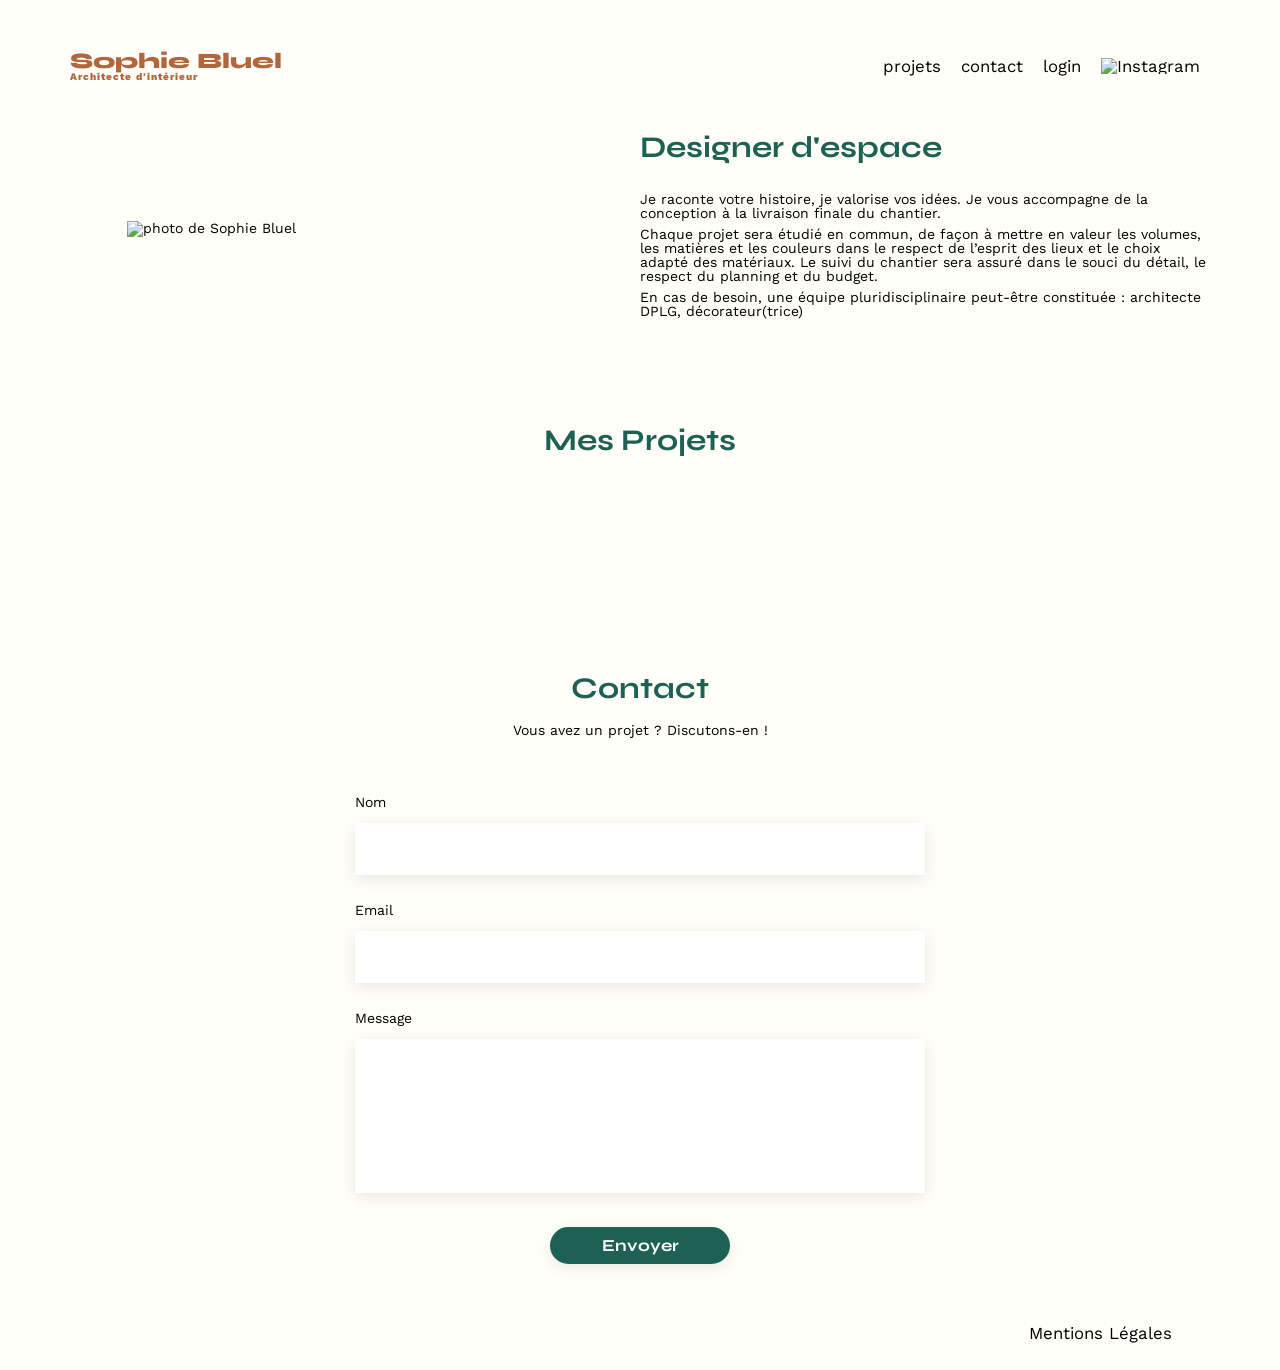
==== FrontEnd/index.html @ 1dffcd3c "Ajout etape 8 , ajouter un nouveau projet" ====
<!doctype html>
<html lang="fr">
  <head>
    <meta charset="UTF-8" />
    <title>Sophie Bluel - Architecte d'intérieur</title>
    <meta name="viewport" content="width=device-width, initial-scale=1.0" />
    <link rel="preconnect" href="https://fonts.googleapis.com" />
    <link rel="preconnect" href="https://fonts.gstatic.com" crossorigin />
    <link
      href="https://fonts.googleapis.com/css2?family=Syne:wght@700;800&family=Work+Sans&display=swap"
      rel="stylesheet"
    />
    <meta
      name="description"
      content="Portfolio de Sophie Bluel, architecte d’intérieur"
    />
    <link rel="stylesheet" href="./assets/style.css" />
    <link
      rel="stylesheet"
      href="https://cdnjs.cloudflare.com/ajax/libs/font-awesome/6.5.1/css/all.min.css"
    />
    <script src="script.js" defer></script>
  </head>
  <body>
    <header id="header-index">
      <!-- <section id="bandeaunoir">
        <!- <p><i class="fa-solid fa-pen-to-square"></i></p>
        <p>Mode édition</p> -->
      <!-- </section> -> -->

      <section id="titre">
        <h1>Sophie Bluel <span>Architecte d'intérieur</span></h1>
        <nav>
          <ul>
            <!-- je connecte a mes projets :  -->
            <li><a href="#portfolio">projets</a></li>
            <li><a href="#contact">contact</a></li>
            <!-- je connecte ma page login :  -->
            <li><a href="./login.html" id="logbold">login</a></li>
            <li>
              <a href="https://instagram.com" target="_blank"
                ><img src="./assets/icons/instagram.png" alt="Instagram"
              /></a>
            </li>
          </ul>
        </nav>
      </section>
    </header>
    <main>
      <section id="introduction">
        <figure>
          <img
            src="./assets/images/sophie-bluel.png"
            alt="photo de Sophie Bluel"
          />
        </figure>
        <article>
          <h2>Designer d'espace</h2>
          <p>
            Je raconte votre histoire, je valorise vos idées. Je vous accompagne
            de la conception à la livraison finale du chantier.
          </p>
          <p>
            Chaque projet sera étudié en commun, de façon à mettre en valeur les
            volumes, les matières et les couleurs dans le respect de l’esprit
            des lieux et le choix adapté des matériaux. Le suivi du chantier
            sera assuré dans le souci du détail, le respect du planning et du
            budget.
          </p>
          <p>
            En cas de besoin, une équipe pluridisciplinaire peut-être constituée
            : architecte DPLG, décorateur(trice)
          </p>
        </article>
      </section>
      <section id="portfolio">
        <h2>Mes Projets</h2>

        <!-- MODALE  -->

        <!-- <a href="#modale1" class="js-modal">Modifier la modale</a> -->
        <aside
          id="modale1"
          class="modal"
          aria-hidden="true"
          role="dialog"
          aria-labelledby="titremodale"
          style="display: none"
        >
          <div class="modal-wrapper js-modal-stop">
            <!-- Bouton fermer -->
            <button
              class="js-modal-close modal-trigger"
              aria-label="Fermer la fenêtre"
            >
              X
            </button>

            <!-- SECTION GALERIE -->
            <section id="modal-gallery">
              <h3 id="titremodale" class="titremodale">Galerie photo</h3>
              <div class="modal-gallery"></div>
              <div class="trait"></div>
              <button id="ajouterPhoto">Ajouter une photo</button>
            </section>

            <!-- SECTION AJOUT PHOTO -->
            <section id="modalajoutphoto" style="display: none">
              <i
                class="fa-solid fa-arrow-left"
                id="retourgalerie"
                aria-label="Retour à la galerie"
              ></i>
              <!-- <button class="js-modal-close modal-trigger">X</button> -->
              <h3 class="titremodale">Ajout Photo</h3>

              <div id="upload-zone">
                <i class="fa-regular fa-image"></i>
                <button id="btn-add-photo">+ Ajouter photo</button>
                <p>jpg, png : 4mo max</p>
              </div>

              <input
                type="file"
                id="image"
                accept="image/*"
                style="display: none"
              />
              <img
                id="preview"
                style="
                  display: none;
                  width: 100%;
                  height: 100%;
                  object-fit: cover;
                  border-radius: 10px;
                "
              />

              <form action="#">
                <label for="titre-photo">Titre</label>
                <input type="text" id="titre-photo" />
                <label for="categorie">Catégorie</label>
                <select id="categorie">
                  <option value="Hotels & restaurants">
                    Hotels & restaurants
                  </option>
                  <option value="Objets">Objets</option>
                  <option value="Appartements">Appartements</option>
                </select>
              </form>

              <div class="trait"></div>
              <button id="btn-valider">Valider</button>
              <p id="form-error" style="color: red; display: none">
                Veuillez remplir tous les champs.
              </p>
            </section>
          </div>
        </aside>

        <div class="buttons">
          <!-- <button id="tous">Tous</button>
          <button id="objets">Objets</button>
          <button id="appartements">Appartements</button>
          <button id="hotelsrest">Hotels & restaurants</button> -->
        </div>
        <div class="gallery">
          <!-- <figure>
            <img src="assets/images/abajour-tahina.png" alt="Abajour Tahina" />
            <figcaption>Abajour Tahina</figcaption>
          </figure>
          <figure>
            <img
              src="assets/images/appartement-paris-v.png"
              alt="Appartement Paris V"
            />
            <figcaption>Appartement Paris V</figcaption>
          </figure>
          <figure>
            <img
              src="assets/images/restaurant-sushisen-londres.png"
              alt="Restaurant Sushisen - Londres"
            />
            <figcaption>Restaurant Sushisen - Londres</figcaption>
          </figure>
          <figure>
            <img
              src="assets/images/la-balisiere.png"
              alt="Villa “La Balisiere” - Port Louis"
            />
            <figcaption>Villa “La Balisiere” - Port Louis</figcaption>
          </figure>
          <figure>
            <img
              src="assets/images/structures-thermopolis.png"
              alt="Structures Thermopolis"
            />
            <figcaption>Structures Thermopolis</figcaption>
          </figure>
          <figure>
            <img
              src="assets/images/appartement-paris-x.png"
              alt="Appartement Paris X"
            />
            <figcaption>Appartement Paris X</figcaption>
          </figure>
          <figure>
            <img
              src="assets/images/le-coteau-cassis.png"
              alt="Pavillon “Le coteau” - Cassis"
            />
            <figcaption>Pavillon “Le coteau” - Cassis</figcaption>
          </figure>
          <figure>
            <img
              src="assets/images/villa-ferneze.png"
              alt="Villa Ferneze - Isola d’Elba"
            />
            <figcaption>Villa Ferneze - Isola d’Elba</figcaption>
          </figure>
          <figure>
            <img
              src="assets/images/appartement-paris-xviii.png"
              alt="Appartement Paris XVIII"
            />
            <figcaption>Appartement Paris XVIII</figcaption>
          </figure>
          <figure>
            <img
              src="assets/images/bar-lullaby-paris.png"
              alt="Bar “Lullaby” - Paris"
            />
            <figcaption>Bar “Lullaby” - Paris</figcaption>
          </figure>
          <figure>
            <img
              src="assets/images/hotel-first-arte-new-delhi.png"
              alt="Hotel First Arte - New Delhi"
            />
            <figcaption>Hotel First Arte - New Delhi</figcaption>
          </figure> -->
        </div>
      </section>
      <section id="contact">
        <h2>Contact</h2>
        <p>Vous avez un projet ? Discutons-en !</p>
        <form action="#" method="post">
          <label for="name">Nom</label>
          <input type="text" name="name" id="name" />
          <label for="email">Email</label>
          <input type="email" name="email" id="email" />
          <label for="message">Message</label>
          <textarea name="message" id="message" cols="30" rows="10"></textarea>
          <input type="submit" value="Envoyer" />
        </form>
      </section>
    </main>

    <footer>
      <nav>
        <ul>
          <li>Mentions Légales</li>
        </ul>
      </nav>
    </footer>
  </body>
</html>
---- FrontEnd/assets/style.css ----
/* http://meyerweb.com/eric/tools/css/reset/
   v2.0 | 20110126
   License: none (public domain)
*/

html, body, div, span, applet, object, iframe,
h1, h2, h3, h4, h5, h6, p, blockquote, pre,
a, abbr, acronym, address, big, cite, code,
del, dfn, em, img, ins, kbd, q, s, samp,
small, strike, strong, sub, sup, tt, var,
b, u, i, center,
dl, dt, dd, ol, ul, li,
fieldset, form, label, legend,
table, caption, tbody, tfoot, thead, tr, th, td,
article, aside, canvas, details, embed,
figure, figcaption, footer, header, hgroup,
menu, nav, output, ruby, section, summary,
time, mark, audio, video {
	margin: 0;
	padding: 0;
	border: 0;
	font-size: 100%;
	/* pour dire que l'elément à la meme police que son parent :  */
	font: inherit;
	/* pour que l'élement s’aligne correctement avec le texte :  */
	vertical-align: baseline;
}
/* HTML5 display-role reset for older browsers */
article, aside, details, figcaption, figure,
footer, header, hgroup, menu, nav, section {
	display: block;
}
body {
	/* un espacement neutre entre les lignes, 1.5 pour augmenter l'espace  */
	line-height: 1;
	background-color: #FFFEF8;
}
ol, ul, a {
	list-style: none;
	color: black;
	text-decoration: none;
}
/* Supprime les guillemets automatiques.  */
blockquote, q {
	quotes: none;
}

/* Supprime tout contenu ajouté automatiquement autour des citations. */

blockquote:before, blockquote:after,
q:before, q:after {
	content: '';
	content: none;
}

/* Supprime les espaces et fusionne les bordures dans les tableaux. */
table {
	border-collapse: collapse;
	border-spacing: 0;
}
/** end reset css**/
body {
	max-width: 1140px;
	margin:auto;
	font-family: 'Work Sans' ;
	font-size: 14px;
}
header {
	display: flex;
	justify-content: space-between;
	margin: 50px 0;
}

/* seulement le header de index.html  */
#header-index{
display: block;
}

section {
	margin: 50px 0;
}
#portfolio{
	margin: 100px 0;
}

h1{
	display: flex;
	flex-direction: column;
	font-family: 'Syne';
	font-size: 22px;
	font-weight: 800;
	color: #B1663C
}
/* cible seulement les <span> qui sont directement à l’intérieur d’un <h1>. Le > signifie enfant direct.
 */
h1 > span {
	font-family: 'Work Sans';
	font-size:10px;
	/* espace entre les lettres  */
	letter-spacing: 0.1em;
}

h2{
	font-family: 'Syne';
	font-weight: 700;
	font-size: 30px;
	color: #1D6154
}
nav ul {
	display: flex;
	align-items: center;
	/* list-style-type: none; doublon  */
}
nav li {
	padding: 0 10px;
	font-size: 1.2em;
}

li a:hover {
	color: #B1663C;
}
#introduction {
	display: flex;
	align-items: center;
}
#introduction figure {
	flex: 1;
	/* flex: 1 : indique que cet élément doit prendre tout l’espace disponible dans son conteneur flex. */
}
#introduction img {
/* Par défaut, les <img> sont des éléments inline (comme <span>).
display: block transforme l’image en élément bloc, ce qui permet :
de gérer facilement la largeur (width) */
	display: block;
	margin: auto;
	width: 80%;
}

#introduction article {
	flex: 1
}
#introduction h2 {
	margin-bottom: 1em;
}

#introduction p {
	margin-bottom: 0.5em;
}

/* Ajout css bouttons :  */

#portfolio .buttons{
	display: flex;
	justify-content: center;
	gap: 10px;
	height: 38px;
	padding: 40px 0;
}
#portfolio .buttons #tous{
	background-color: #1D6154;
	color: white;
}

#portfolio .buttons button{
	cursor: pointer;
	font-family: 'Syne';
	font-weight: 700;
	color: #1D6154;
	background-color: white;
	border: 2px solid #1D6154;
	text-align: center;
	border-radius: 60px ;
	padding: 10px;
}


#portfolio h2 {
	text-align: center;
	/* margin-bottom: 1em; */
}
.gallery {
	width: 100%;
	display: grid;
	grid-template-columns: 1fr 1fr 1fr;
	grid-column-gap: 20px;
	grid-row-gap: 20px;
}

.gallery img {
	width: 100%;

}
#contact{
	width: 50%;
	margin: auto;
}

#contact,
#login > * {
	/* tous les enfants directs de l’élément avec id="login" auront le texte centré. */
	text-align: center;
}
#contact h2{
	margin-bottom: 20px;
}
form {
	text-align: left;
	margin-top:30px;
	display: flex;
	flex-direction: column;
}

/* CSS LOGIN */
#login{
	padding-top: 100px;
	width: 379px;
	margin: auto;
	height: 1024px;
}
#loginsection h2{
	display: flex;
	justify-content: center;
}

/* INPUT  */
input,
select {
	height: 50px;
	font-size: 1.2em;
	border: none;
	box-shadow: 0px 4px 14px rgba(0, 0, 0, 0.09);
	}
label {
	margin: 2em 0 1em 0;
	display: flex;
	justify-content: flex-start;
}
#contact textarea {
	border: none;
	box-shadow: 0px 4px 14px rgba(0, 0, 0, 0.09);
 	resize: none;
	/* pour eviter dagrandir la zone  */
}

input[type="submit"],
button[type="submit"],
#ajouterPhoto,
#btn-valider{
	font-family: 'Syne';
	font-weight: 700;
	color: white;
	background-color: #1D6154;
	margin : 2em auto ;
	width: 180px;
	height: 37px;
	text-align: center;
	border-radius: 60px ;
	border: 2px solid #1D6154;
	cursor: pointer;
}

/* FOOTER  */
footer nav ul {
	display: flex;
	justify-content: flex-end;
	margin: 2em
}

/* Ajout message d'erreur sur login.html:  */
.error-message {
  color: red;
  margin-top: 20px;
  font-weight: bold;
}

#forgot{
	text-decoration: underline;
}

/* Style mode édition :  */

#titre{
	display: flex;
	justify-content: space-between;
	align-items: center;
}
#bandeaunoir{
	display: flex;
	justify-content: center;
	align-items: center;
	gap: 5px;
	background-color: black;
	color: white;
	height: 59px;
	position: fixed;
    top: 0;
    left: 0;
    width: 100%; 
    margin: 0;
}
/* class ajoutée via js pour espacer bandeau et titre  */
.bandeau{
	margin-top: 100px;
}

#modifier{
	/* style via JS  */
	display: flex;
	gap: 5px;
}

/* /* MODALE partie 1 * */

.modal{
	display: flex;
  	justify-content: center;
  	align-items: center;
	position: fixed;
	top : 0;
	/* left: 0;  */
	width: 100%;
	height: 100%;
	background: rgb(0, 0, 0, 0.8);
}

.modal-wrapper{
	position: absolute;
	/* display: flex;
	flex-direction: column;
	margin: 0; */
	background-color: #fff;
	width: 600px;
	height: 600px;
	/* max-width: calc(100vw-20px);
	max-height: calc(100vh-20px); */
	padding: 20px;
	overflow: auto;
	/* BARRE POUR DESCENDRE  */
	border-radius: 10px;

}
/* croix pour fermer  */
.js-modal-close{
	border: none;
	font-size: 18px;
	position: absolute;
	top: 10px;
	right: 10px;
	background-color: #fff;
	cursor: pointer;
}
.titremodale{
  text-align: center;
  width: 100%;
  font-size: 1.5em;
}

/* Icône poubelle OK */
.trash-icon {
	position: absolute;
	top: 5px;
	right: 5px;
	background-color: black;
	color: white;
	padding: 3px;
	font-size: 11px;
	border-radius: 2px;
	cursor: pointer;
}
.modal-gallery {
  display: flex;
  flex-wrap: wrap;
  gap: 15px;
  padding: 20px 75px;
}

/* photos modal OK  */
.modal-gallery figure {
  width: 76.86px;
  height: 102.57px;
  position: relative; /* indispensable pour place la bin */
  overflow: hidden;
  margin: 0;
}

.modal-gallery img {
   width: 76.86px;
  height: 102.57px;
  object-fit: cover;
}

/* le trait : */
.trait {
    height: 1px;
    width: 75%;
    margin: 30px auto; 
    background-color: #B3B3B3;
}
/* Centrer le bouton Ajouter une photo */
#ajouterPhoto,
#btn-valider{
  display: block; 
}

/* Modale partie 2 */

#modalajoutphoto{
	margin: 0;
}
#modalajoutphoto h3{
margin: 30px auto;
}

#retourgalerie{
	border: none;
	font-size: 18px;
	position: absolute;
	top: 10px;
	left: 10px;
	background-color: #fff;
	cursor: pointer;
}

#upload-zone{
	display: flex;
	flex-direction: column;
	align-items: center;
	background-color: #E8F1F6;
	width: 71%;
	height: 169px;
	margin: 0 auto;
	padding: 14px;
}

#btn-add-photo{
	font-family: 'Syne';
	font-weight: 700;
	color: #306685;
	background-color: #CBD6DC;
	margin : 2em auto ;
	width: 180px;
	height: 37px;
	text-align: center;
	border-radius: 60px ;
	border: 2px solid #CBD6DC;
	cursor: pointer;
}
.fa-image{
	color: #B9C5CC;
	font-size: 76px;
}

#modalajoutphoto form{
	width: 75%;
	margin: 0 auto;
}

/* #btn-valider:disabled {
  background-color: #A7A7A7;
  cursor: not-allowed;
} */
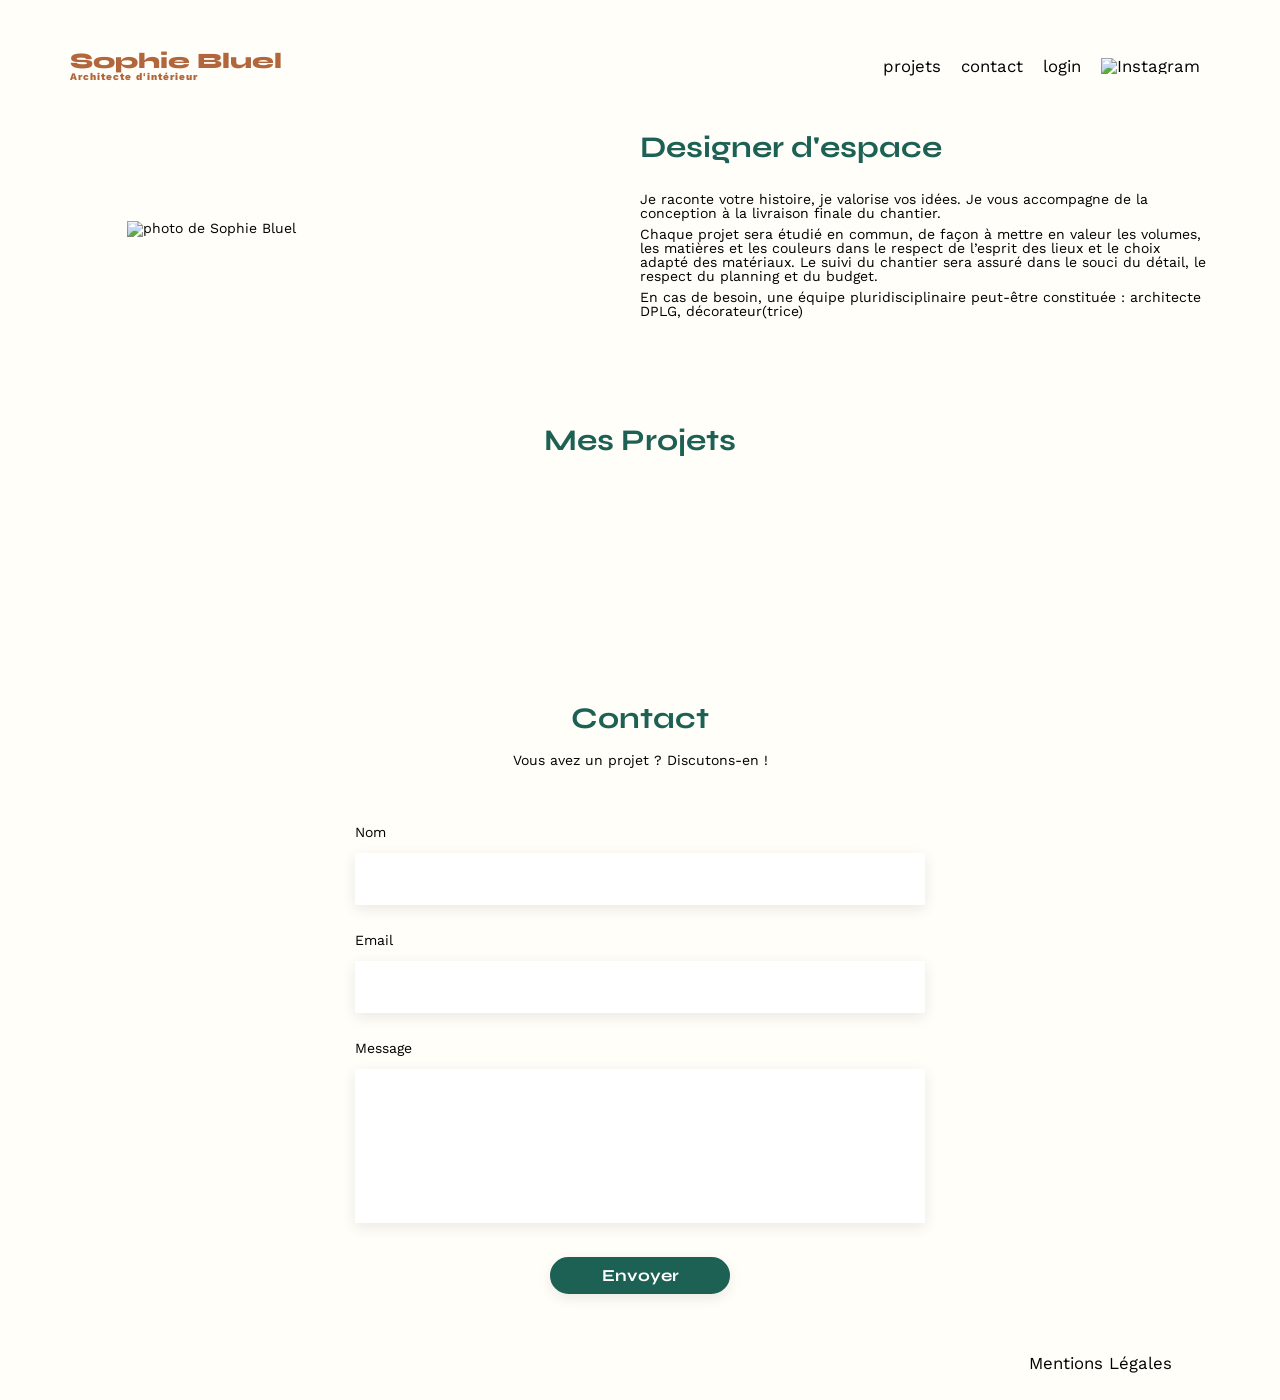
==== commit 1d2a384d: "Ajout responsive format mobile" ====
--- a/FrontEnd/index.html
+++ b/FrontEnd/index.html
@@ -47,7 +47,7 @@
       </section>
     </header>
     <main>
-      <section id="introduction">
+      <div id="introduction">
         <figure>
           <img
             src="./assets/images/sophie-bluel.png"
@@ -72,7 +72,7 @@
             : architecte DPLG, décorateur(trice)
           </p>
         </article>
-      </section>
+      </div>
       <section id="portfolio">
         <h2>Mes Projets</h2>
 
@@ -83,18 +83,12 @@
           id="modale1"
           class="modal"
           aria-hidden="true"
-          role="dialog"
           aria-labelledby="titremodale"
           style="display: none"
         >
           <div class="modal-wrapper js-modal-stop">
             <!-- Bouton fermer -->
-            <button
-              class="js-modal-close modal-trigger"
-              aria-label="Fermer la fenêtre"
-            >
-              X
-            </button>
+            <button class="js-modal-close modal-trigger">X</button>
 
             <!-- SECTION GALERIE -->
             <section id="modal-gallery">
@@ -106,11 +100,7 @@
 
             <!-- SECTION AJOUT PHOTO -->
             <section id="modalajoutphoto" style="display: none">
-              <i
-                class="fa-solid fa-arrow-left"
-                id="retourgalerie"
-                aria-label="Retour à la galerie"
-              ></i>
+              <i class="fa-solid fa-arrow-left" id="retourgalerie"></i>
               <!-- <button class="js-modal-close modal-trigger">X</button> -->
               <h3 class="titremodale">Ajout Photo</h3>
 
@@ -118,43 +108,39 @@
                 <i class="fa-regular fa-image"></i>
                 <button id="btn-add-photo">+ Ajouter photo</button>
                 <p>jpg, png : 4mo max</p>
+
+                <input
+                  type="file"
+                  id="image"
+                  accept="image/*"
+                  style="display: none"
+                />
+                <img
+                  id="preview"
+                  src="[data-uri]"
+                  alt=""
+                  style="display: none"
+                />
               </div>
-
-              <input
-                type="file"
-                id="image"
-                accept="image/*"
-                style="display: none"
-              />
-              <img
-                id="preview"
-                style="
-                  display: none;
-                  width: 100%;
-                  height: 100%;
-                  object-fit: cover;
-                  border-radius: 10px;
-                "
-              />
 
               <form action="#">
                 <label for="titre-photo">Titre</label>
                 <input type="text" id="titre-photo" />
                 <label for="categorie">Catégorie</label>
                 <select id="categorie">
-                  <option value="Hotels & restaurants">
+                  <!-- <option value="Hotels & restaurants">
                     Hotels & restaurants
                   </option>
                   <option value="Objets">Objets</option>
-                  <option value="Appartements">Appartements</option>
+                  <option value="Appartements">Appartements</option> -->
                 </select>
               </form>
 
               <div class="trait"></div>
-              <button id="btn-valider">Valider</button>
               <p id="form-error" style="color: red; display: none">
                 Veuillez remplir tous les champs.
               </p>
+              <button id="btn-valider">Valider</button>
             </section>
           </div>
         </aside>
@@ -247,9 +233,9 @@
         <p>Vous avez un projet ? Discutons-en !</p>
         <form action="#" method="post">
           <label for="name">Nom</label>
-          <input type="text" name="name" id="name" />
+          <input type="text" name="name" id="name" autocomplete="on" />
           <label for="email">Email</label>
-          <input type="email" name="email" id="email" />
+          <input type="email" name="email" id="email" autocomplete="on" />
           <label for="message">Message</label>
           <textarea name="message" id="message" cols="30" rows="10"></textarea>
           <input type="submit" value="Envoyer" />
--- a/FrontEnd/assets/style.css
+++ b/FrontEnd/assets/style.css
@@ -15,7 +15,7 @@
 article, aside, canvas, details, embed,
 figure, figcaption, footer, header, hgroup,
 menu, nav, output, ruby, section, summary,
-time, mark, audio, video {
+time, mark, audio, video, option, select{
 	margin: 0;
 	padding: 0;
 	border: 0;
@@ -151,6 +151,7 @@
 
 #portfolio .buttons{
 	display: flex;
+	flex-wrap: wrap;
 	justify-content: center;
 	gap: 10px;
 	height: 38px;
@@ -184,11 +185,12 @@
 	grid-template-columns: 1fr 1fr 1fr;
 	grid-column-gap: 20px;
 	grid-row-gap: 20px;
+	margin-top: 30px;
 }
 
 .gallery img {
 	width: 100%;
-
+height: 457px;
 }
 #contact{
 	width: 50%;
@@ -244,8 +246,7 @@
 
 input[type="submit"],
 button[type="submit"],
-#ajouterPhoto,
-#btn-valider{
+#ajouterPhoto{
 	font-family: 'Syne';
 	font-weight: 700;
 	color: white;
@@ -281,6 +282,7 @@
 
 #titre{
 	display: flex;
+	flex-wrap: wrap;
 	justify-content: space-between;
 	align-items: center;
 }
@@ -311,34 +313,32 @@
 
 /* /* MODALE partie 1 * */
 
-.modal{
-	display: flex;
-  	justify-content: center;
-  	align-items: center;
-	position: fixed;
-	top : 0;
-	/* left: 0;  */
-	width: 100%;
-	height: 100%;
-	background: rgb(0, 0, 0, 0.8);
-}
-
-.modal-wrapper{
-	position: absolute;
-	/* display: flex;
-	flex-direction: column;
-	margin: 0; */
-	background-color: #fff;
-	width: 600px;
-	height: 600px;
-	/* max-width: calc(100vw-20px);
-	max-height: calc(100vh-20px); */
-	padding: 20px;
-	overflow: auto;
-	/* BARRE POUR DESCENDRE  */
-	border-radius: 10px;
-
-}
+.modal {
+  display: flex;
+  justify-content: center;        
+  align-items: center;            
+  position: fixed;
+  top: 0;
+  left: 0;                        /* nécessaire pour couvrir tout l'écran */
+  width: 100vw;                    /* toute la largeur de l'écran */
+  height: 100vh;                   /* toute la hauteur de l'écran */
+  background: rgba(0, 0, 0, 0.8); 
+  z-index: 1000;                   /* au-dessus du reste */
+}
+
+.modal-wrapper {
+  position: relative;              /* pour bouton X */
+  background-color: #fff;
+  width: 635px;                    
+  height: 670px;                   
+  max-width: calc(100vw - 40px);    /* ne dépasse pas l'écran (padding 20px de chaque côté) */
+  max-height: calc(100vh - 40px);   /* ne dépasse pas l'écran */                    */
+  overflow-y: auto;
+overflow-x: hidden;              /* scroll si contenu trop grand  BARRE POUR DESCENDRE*/
+  border-radius: 10px 10px;              
+  box-sizing: border-box;           /* padding inclus dans width/height */
+}
+
 /* croix pour fermer  */
 .js-modal-close{
 	border: none;
@@ -354,7 +354,6 @@
   width: 100%;
   font-size: 1.5em;
 }
-
 /* Icône poubelle OK */
 .trash-icon {
 	position: absolute;
@@ -371,14 +370,16 @@
   display: flex;
   flex-wrap: wrap;
   gap: 15px;
-  padding: 20px 75px;
+  padding: 40px 100px;
+  padding-bottom: 0;
+  width: 78%;
 }
 
 /* photos modal OK  */
 .modal-gallery figure {
   width: 76.86px;
   height: 102.57px;
-  position: relative; /* indispensable pour place la bin */
+  position: relative; /*  pour  la poubelle */
   overflow: hidden;
   margin: 0;
 }
@@ -430,6 +431,7 @@
 	height: 169px;
 	margin: 0 auto;
 	padding: 14px;
+	position: relative;
 }
 
 #btn-add-photo{
@@ -454,8 +456,59 @@
 	width: 75%;
 	margin: 0 auto;
 }
-
-/* #btn-valider:disabled {
-  background-color: #A7A7A7;
-  cursor: not-allowed;
-} */+select{
+	font-size: 14px;
+}
+/* style de la preview  */ 
+ 
+#preview {
+  width: 100%;
+  height: 100%;
+  object-fit: contain;
+  position: absolute; 
+	top: 0;
+	left: 0;
+}
+
+#btn-valider{
+	font-family: 'Syne';
+	font-weight: 700;
+	color: white;
+	background-color: #A7A7A7;
+	margin : 2em auto ;
+	width: 180px;
+	height: 37px;
+	text-align: center;
+	border-radius: 60px ;
+	border: 2px solid #A7A7A7;
+	cursor: pointer;
+}
+
+/* RESPONSIVE ****************************** */
+
+@media (max-width: 630px) {
+.gallery img {
+	width: 100%;
+height: 200px;
+}
+}
+@media (max-width: 446px) {
+	#btn-add-photo {
+		width: 145px;
+	}
+}
+@media (max-width: 430px) {
+	#login{
+		width: 250px;
+	}
+	header{
+	display: flex;
+	flex-wrap: wrap;
+}
+}
+@media (max-width: 375px) {
+.gallery img {
+	width: 100%;
+height: 150px;
+}
+}
